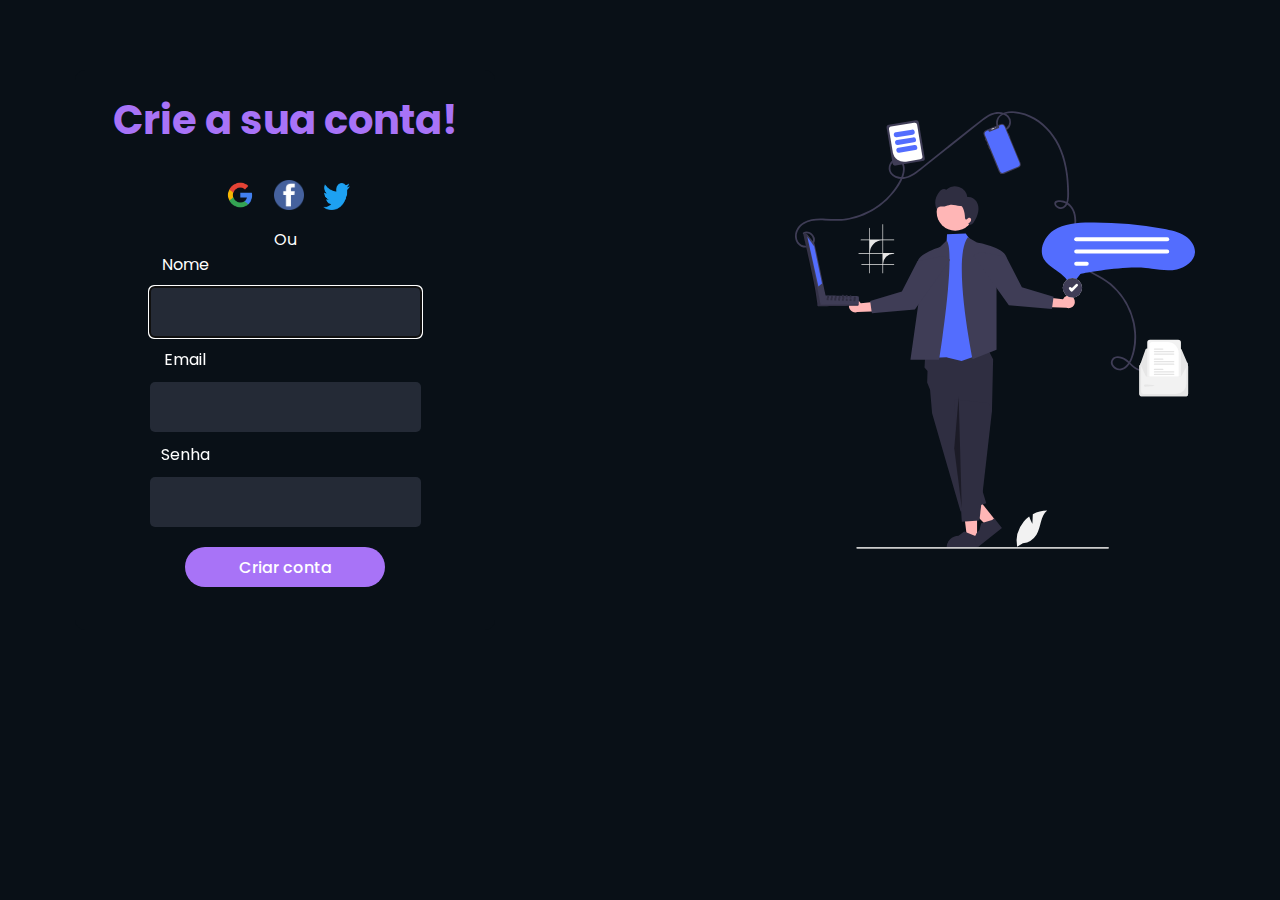
==== index.html @ 658817c0 "first commit" ====
<!DOCTYPE html>
<html lang="en">

<head>
  <link href='https://fonts.googleapis.com/css?family=Poppins' rel='stylesheet'>
  <link rel="stylesheet" href="https://cdnjs.cloudflare.com/ajax/libs/font-awesome/4.7.0/css/font-awesome.min.css">
  <link rel="stylesheet" href="style.css">
  <meta charset="UTF-8">
  <meta http-equiv="X-UA-Compatible" content="IE=edge">
  <meta name="viewport" content="width=device-width, initial-scale=1.0">
  <title>Criar conta</title>
</head>

<body>
  <main>
    <div class="form">
      <h1>Crie a sua conta!</h1>
      <div class="icons">
        <img class="google" src="./images/icons/google.png" alt="">
        <img class="facebook" src="./images/icons/facebook.png" alt="">
        <img class="twitter" src="./images/icons/twitter.png" alt="">
        <!-- <i class="fa fa-google" aria-hidden="true"></i>
        <i class="fa fa-facebook-official" aria-hidden="true"></i>
        <i class="fa fa-twitter" aria-hidden="true"></i> -->
      </div>
      <span>Ou</span>
      <p>Nome</p>
      <input type="text" mame="nome" autofocus><br>
      <p>Email</p>
      <input type="email" name="email" autofocus><br>
      <p>Senha</p>
      <input type="password" name="senha" autofocus><br>
      <button>Criar conta</button>
    </div>
    <div class="main-content">
      <img src="./images/undraw_digital_nomad_re_w8uy.svg" alt="">
    </div>
  </main>
</body>

</html>
---- style.css ----
* {
  padding: 0;
  margin: 0;
  font-family: 'poppins';
  background-color: #091017;

  /* background-color: #1E2C3E; */
}

main .form{
  text-align: center;
  margin-top: 70px;
  margin-right: 200px;
  float: left;
  margin-left: 75px;
  width: 400px;
  height: 540px;
  padding: 10px;
  border-radius: 10px;
}

main .form .icons img{
  padding: 5px;
  cursor: pointer;
}

main .form .icons .google{
  height: 40px;
  width: 40px;
}

main .form .icons .facebook{
  margin-bottom: 5px;
  margin-right: 5px;
  height: 30px;
  width: 30px;
}

main .form .icons .twitter{
  margin-bottom: 5px;
  height: 27px;
  width: 27px;
}

main .form h1{
  margin-top: 10px;
  color: #A873F7;
  margin-bottom: 20px;
  font-size: 40px;
}

main .form input{
  margin: 10px;
  height: 50px;
  background-color: #091017;
  border: none;
  border-radius: 5px;
  color: white;
  text-align: center;
  font-size: 14px;
  background-color: #242A36;
}

main .form p{
  margin-right: 200px;
  color: white;
}

main .form button{
  margin-top: 10px;
  width: 200px;
  height: 40px;
  color: white;
  border-radius: 20px;
  cursor: pointer;
  background-color: #A873F7;
  border: none;
  font-weight: 500;
  font-size: 16px;
}

main .form span{
  color: white;
}

main .main-content img{
  height: 500px;
  width: 400px;
  float: left;
  margin-left: 100px;
  margin-top: 80px;
}
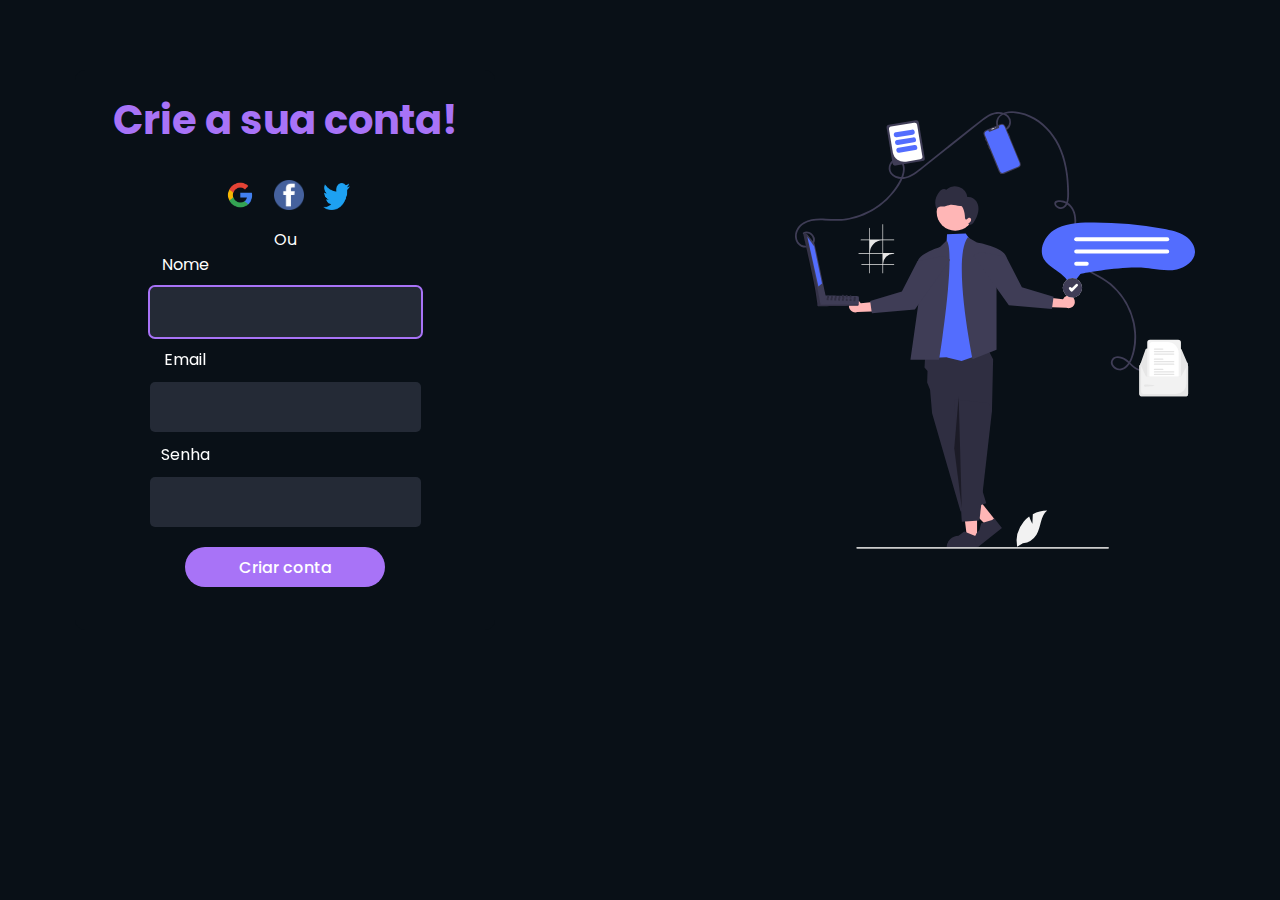
==== commit f5249d42: "Github pages" ====
--- a/index.html
+++ b/index.html
@@ -30,7 +30,7 @@
       <input type="email" name="email" autofocus><br>
       <p>Senha</p>
       <input type="password" name="senha" autofocus><br>
-      <button>Criar conta</button>
+      <button class="button" type="submit" onclick="createUser()">Criar conta</button>
     </div>
     <div class="main-content">
       <img src="./images/undraw_digital_nomad_re_w8uy.svg" alt="">
--- a/style.css
+++ b/style.css
@@ -61,12 +61,24 @@
   background-color: #242A36;
 }
 
+main .form input[type=text]:focus{
+  outline: 2px solid #A873F7;  
+}
+
+main .form input[type=email]:focus{
+  outline: 2px solid #A873F7;  
+}
+
+main .form input[type=password]:focus{
+  outline: 2px solid #A873F7;  
+}
+
 main .form p{
   margin-right: 200px;
   color: white;
 }
 
-main .form button{
+main .form .button{
   margin-top: 10px;
   width: 200px;
   height: 40px;
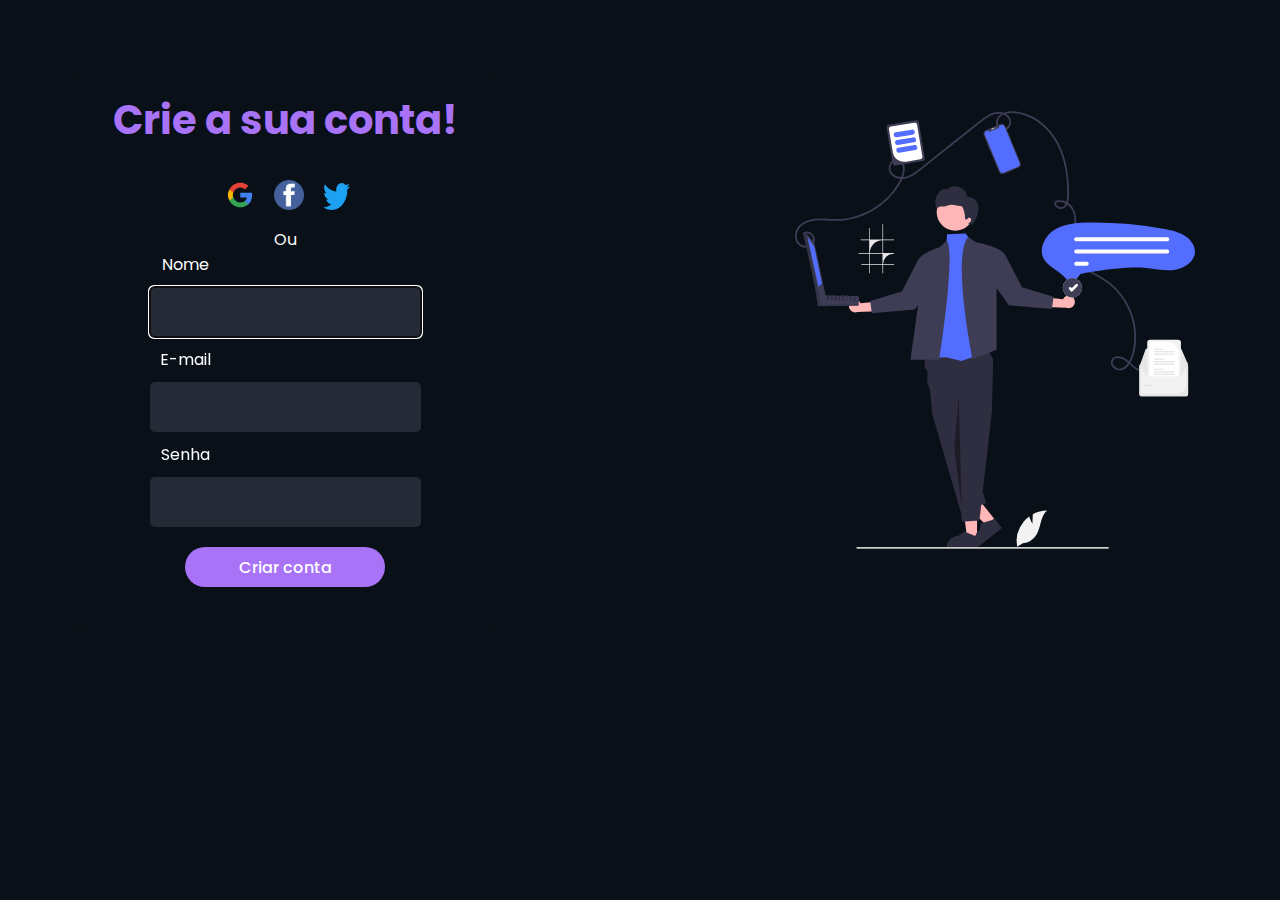
==== commit af994a92: "consuming the api" ====
--- a/index.html
+++ b/index.html
@@ -13,7 +13,7 @@
 
 <body>
   <main>
-    <div class="form">
+    <form class="form" method="post">
       <h1>Crie a sua conta!</h1>
       <div class="icons">
         <img class="google" src="./images/icons/google.png" alt="">
@@ -25,17 +25,19 @@
       </div>
       <span>Ou</span>
       <p>Nome</p>
-      <input type="text" mame="nome" autofocus><br>
-      <p>Email</p>
-      <input type="email" name="email" autofocus><br>
+      <input id="name" type="text" mame="nome" autofocus required><br>
+      <p>E-mail</p>
+      <input id="email" type="email" name="email" autofocus required><br>
       <p>Senha</p>
-      <input type="password" name="senha" autofocus><br>
-      <button class="button" type="submit" onclick="createUser()">Criar conta</button>
-    </div>
+      <input id="password" type="password" name="senha" autofocus required><br>
+      <button type="submit" class="button" onclick="signUp()">Criar conta</button>
+    </form>
     <div class="main-content">
       <img src="./images/undraw_digital_nomad_re_w8uy.svg" alt="">
     </div>
   </main>
 </body>
+<script></script>
+<script src="./api.js"></script>
 
 </html>--- a/style.css
+++ b/style.css
@@ -61,6 +61,8 @@
   background-color: #242A36;
 }
 
+main .form .input
+
 main .form input[type=text]:focus{
   outline: 2px solid #A873F7;  
 }
@@ -91,6 +93,11 @@
   font-size: 16px;
 }
 
+main .form .button:hover{
+  background-color: blueviolet;
+  transition: 0.5s;
+}
+
 main .form span{
   color: white;
 }
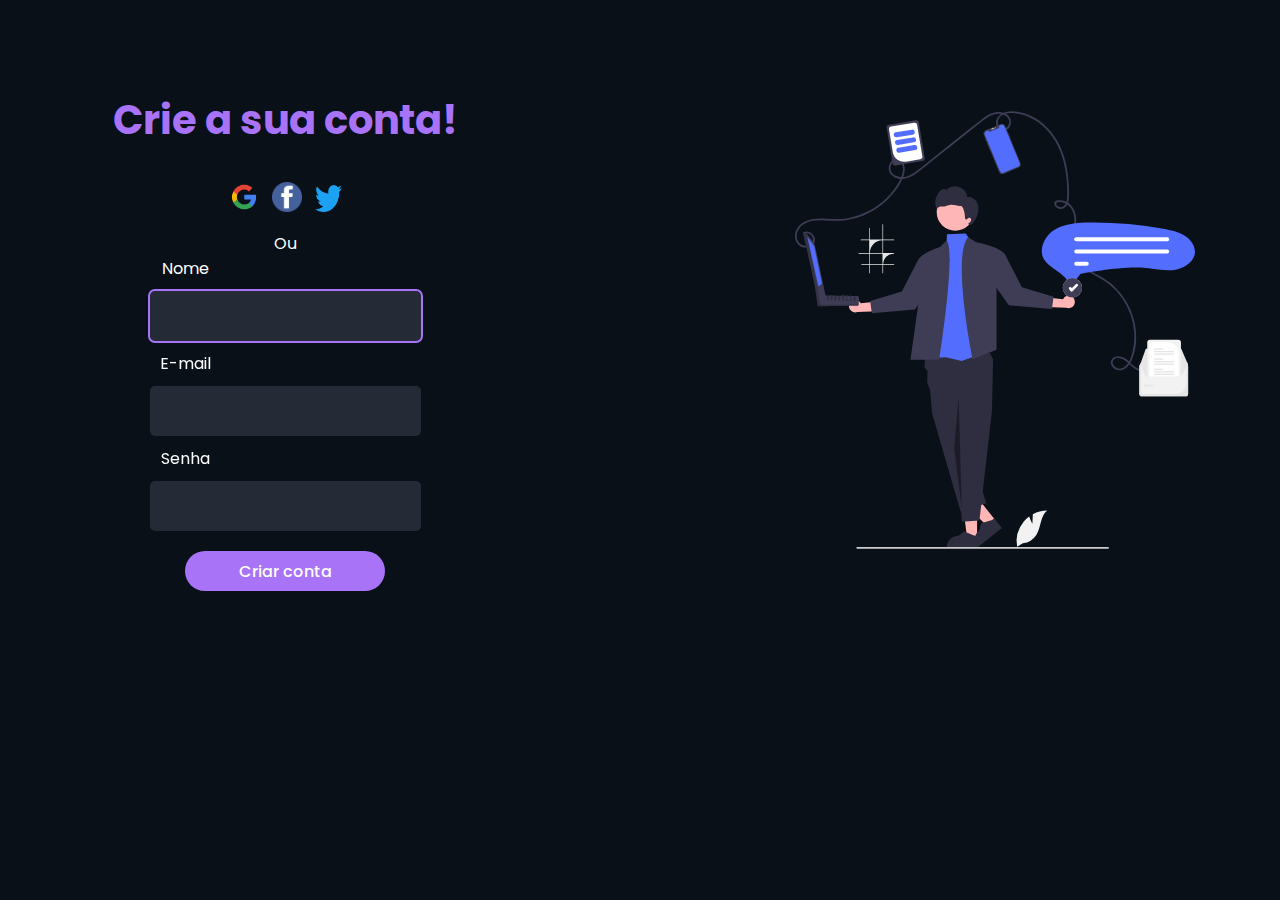
==== commit 015ac3b1: "input animation" ====
--- a/index.html
+++ b/index.html
@@ -37,7 +37,6 @@
     </div>
   </main>
 </body>
-<script></script>
 <script src="./api.js"></script>
 
 </html>--- a/style.css
+++ b/style.css
@@ -19,9 +19,20 @@
   border-radius: 10px;
 }
 
+main .form .icons{
+  /* background-color: #242A36; */
+  width: 160px;
+  border-radius: 40px;
+  padding: 0px;
+  margin-left: 118px;
+  margin-bottom: 5px;
+}
+
 main .form .icons img{
-  padding: 5px;
+  padding: 2px;
+  margin-top: 5px;
   cursor: pointer;
+  /* background-color: #242A36; */
 }
 
 main .form .icons .google{
@@ -61,7 +72,10 @@
   background-color: #242A36;
 }
 
-main .form .input
+main .form input:hover{
+  padding: 5px;
+  transition: 0.5s;
+}
 
 main .form input[type=text]:focus{
   outline: 2px solid #A873F7;  
